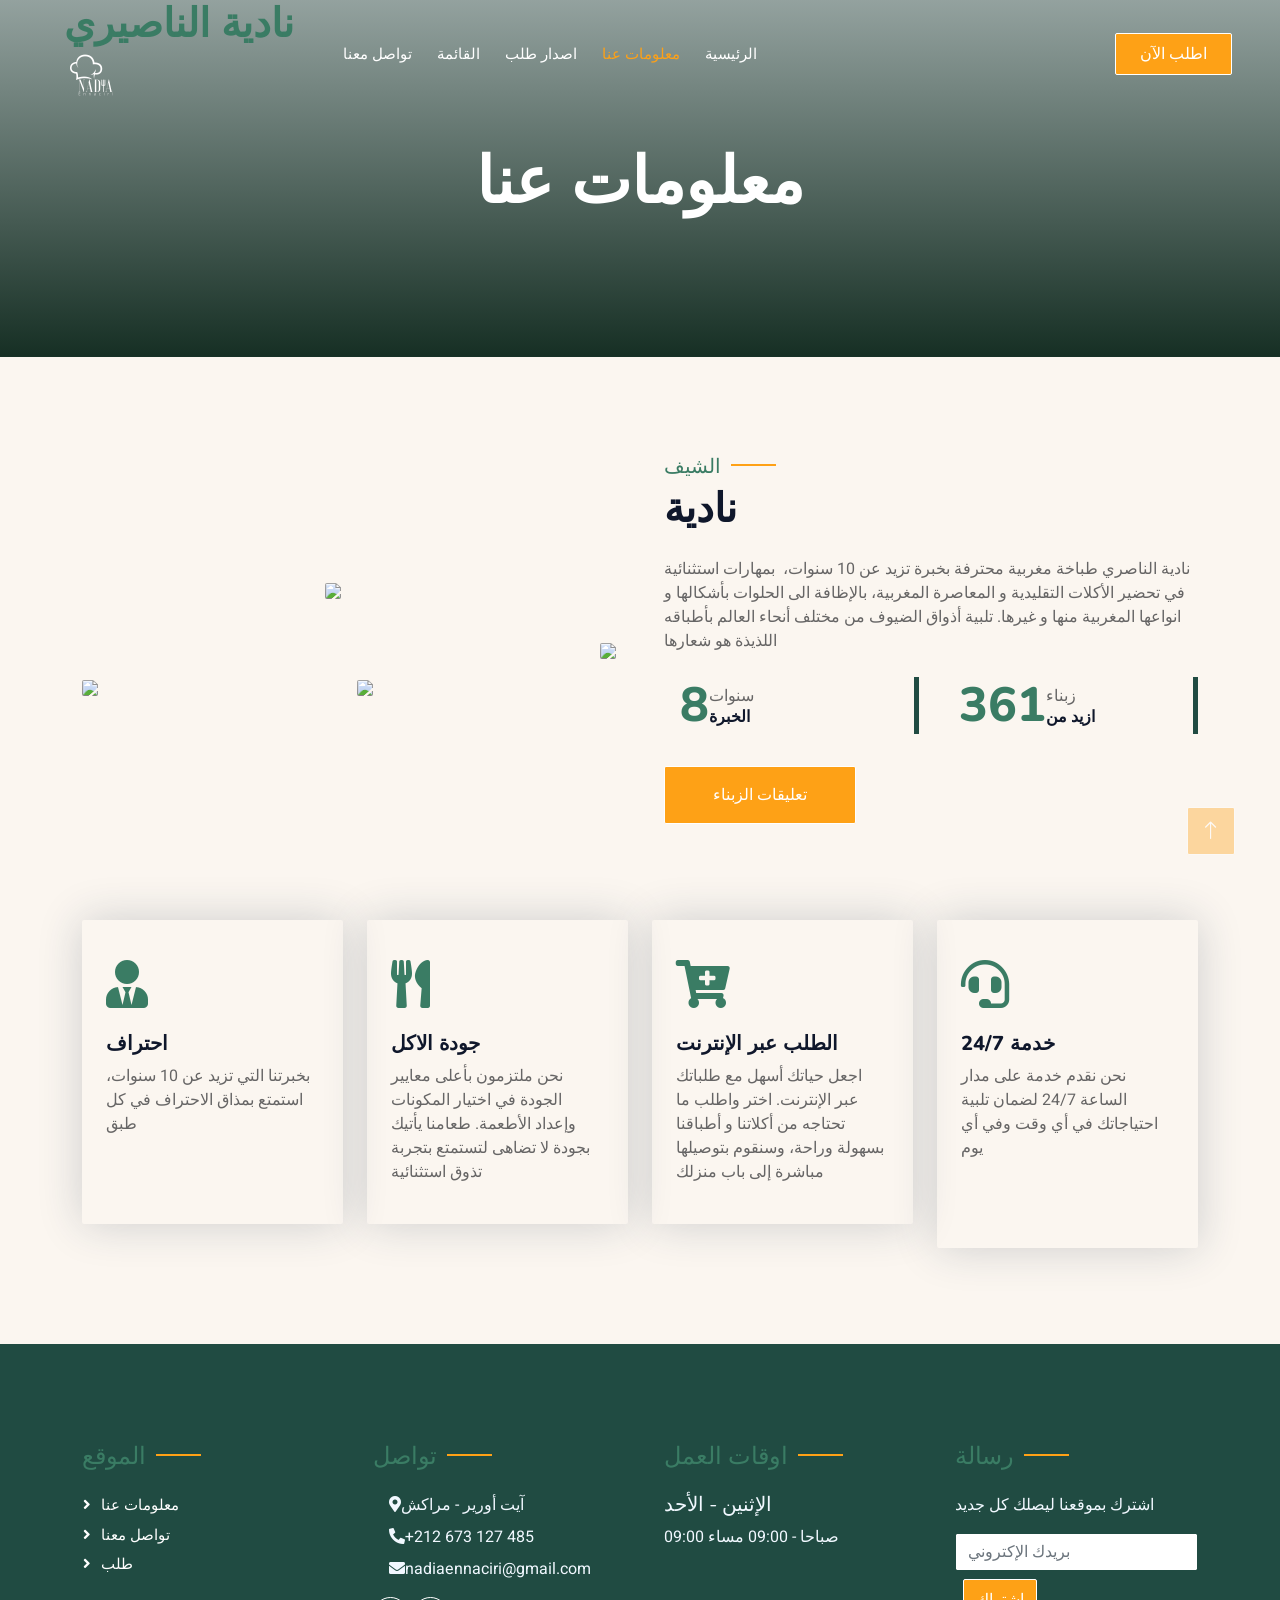
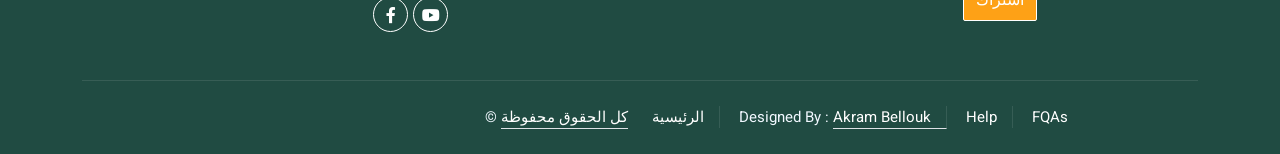
==== about.html @ 85384e66 "Add files via upload" ====
<!DOCTYPE html>
<html lang="en">

<head>
    <meta charset="utf-8">
    <title>نادية الناصيري</title>
    <meta content="width=device-width, initial-scale=1.0" name="viewport">
    <meta content="" name="keywords">
    <meta content="" name="description">

    <!-- Favicon -->
    <link href="img/logo.png" rel="icon">

    <!-- Google Web Fonts -->
    <link rel="preconnect" href="https://fonts.googleapis.com">
    <link rel="preconnect" href="https://fonts.gstatic.com" crossorigin>
    <link href="https://fonts.googleapis.com/css2?family=Heebo:wght@400;500;600&family=Nunito:wght@600;700;800&family=Pacifico&display=swap" rel="stylesheet">

    <!-- Icon Font Stylesheet -->
    <link href="https://cdnjs.cloudflare.com/ajax/libs/font-awesome/5.10.0/css/all.min.css" rel="stylesheet">
    <link href="https://cdn.jsdelivr.net/npm/bootstrap-icons@1.4.1/font/bootstrap-icons.css" rel="stylesheet">

    <!-- Libraries Stylesheet -->
    <link href="lib/animate/animate.min.css" rel="stylesheet">
    <link href="lib/owlcarousel/assets/owl.carousel.min.css" rel="stylesheet">
    <link href="lib/tempusdominus/css/tempusdominus-bootstrap-4.min.css" rel="stylesheet" />

    <!-- Customized Bootstrap Stylesheet -->
    <link href="css/rtl.css" rel="stylesheet">

    <!-- Template Stylesheet -->
    <link href="css/style.css" rel="stylesheet">
</head>

<body>
    <div class="container-xxl bg-white p-0">
        <!-- Spinner Start -->
        <div id="spinner" class="show bg-white position-fixed translate-middle w-100 vh-100 top-50 start-50 d-flex align-items-center justify-content-center">
            <div class="spinner-border text-primary" style="width: 3rem; height: 3rem;" role="status">
                <span class="sr-only">...تحميل</span>
            </div>
        </div>
        <!-- Spinner End -->


        <!-- Navbar & Hero Start -->
        <div class="container-xxl position-relative p-0">
            <nav class="navbar navbar-expand-lg navbar-dark bg-dark px-4 px-lg-5 py-3 py-lg-0">
                <a href="" class="navbar-brand p-0">
                    <h1 class="text-primary m-0">نادية الناصيري</h1>
                 <img src="img/logo1.png" alt="Logo"> 
                </a>
                <button class="navbar-toggler" type="button" data-bs-toggle="collapse" data-bs-target="#navbarCollapse">
                    <span class="fa fa-bars"></span>
                </button>
                <div class="collapse navbar-collapse" id="navbarCollapse">

                    <div class="navbar-nav ms-auto py-0 pe-4">                        
                        <a href="contact.html" class="nav-item nav-link">تواصل معنا</a>
                        <div class="nav-item dropdown">
                        </div>                      
                        <a href="menu.html" class="nav-item nav-link">القائمة</a>
                        <a href="service.html" class="nav-item nav-link">اصدار طلب</a>
                        <a href="about.html" class="nav-item nav-link active">معلومات عنا</a>
                        <a href="index.html" class="nav-item nav-link">الرئيسية</a>
                    </div>

                    
                    <a href="" class="btn btn-primary py-2 px-4">اطلب الآن</a>                  
                </div>
            </nav>

            <div class="container-xxl py-5 bg-dark hero-header mb-5">
                <div class="container text-center my-5 pt-5 pb-4">
                    <h1 class="display-3 text-white mb-3 animated slideInDown">معلومات عنا</h1>
                   
                </div>
            </div>
        </div>
        <!-- Navbar & Hero End -->


        <!-- About Start -->
        <div class="container-xxl py-5">
            <div class="container">
                <div class="row g-5 align-items-center">
                    <div class="col-lg-6">
                        <div class="row g-3">
                            <div class="col-6 text-start">
                                <img class="img-fluid rounded w-100 wow zoomIn" data-wow-delay="0.1s" src="img/about-1.jpg">
                            </div>
                            <div class="col-6 text-start">
                                <img class="img-fluid rounded w-75 wow zoomIn" data-wow-delay="0.3s" src="img/about-2.jpg" style="margin-top: 25%;">
                            </div>
                            <div class="col-6 text-end">
                                <img class="img-fluid rounded w-75 wow zoomIn" data-wow-delay="0.5s" src="img/about-3.jpg">
                            </div>
                            <div class="col-6 text-end">
                                <img class="img-fluid rounded w-100 wow zoomIn" data-wow-delay="0.7s" src="img/about-4.jpg">
                            </div>
                        </div>
                    </div>
                    <div class="col-lg-6">
                        <h5 class="section-title ff-secondary text-start text-primary fw-normal"> الشيف</h5>
                        <h1 class="mb-4">نادية</h1>
                        <p class="mb-4">نادية الناصري طباخة مغربية محترفة بخبرة تزيد عن 10 سنوات،  بمهارات استثنائية في تحضير الأكلات التقليدية و المعاصرة المغربية، بالإظافة الى الحلوات بأشكالها و انواعها المغربية منها و غيرها. تلبية أذواق الضيوف من مختلف أنحاء العالم بأطباقه اللذيذة هو شعارها</p>
                        <p class="mb-4"></p>
                        <div class="row g-4 mb-4">
                            <div class="col-sm-6">
                                <div class="d-flex align-items-center border-start border-5 border-primary px-3">
                                    <h1 class="flex-shrink-0 display-5 text-primary mb-0" data-toggle="counter-up">15</h1>
                                    <div class="ps-4">
                                        <p class="mb-0"> سنوات</p>
                                        <h6 class="text-uppercase mb-0">الخبرة</h6>
                                    </div>
                                </div>
                            </div>
                            <div class="col-sm-6">
                                <div class="d-flex align-items-center border-start border-5 border-primary px-3">
                                    <h1 class="flex-shrink-0 display-5 text-primary mb-0" data-toggle="counter-up">700</h1>
                                    <div class="ps-4">
                                        <p class="mb-0">زبناء</p>
                                        <h6 class="text-uppercase mb-0">ازيد من</h6>
                                    </div>
                                </div>
                            </div>
                        </div>
                        <a class="btn btn-primary py-3 px-5 mt-2" href="testimonial.html">تعليقات الزبناء</a>
                    </div>
                </div>
            </div>
        </div>
        <!-- About End -->
       
        
         <!-- Service Start -->
         <div class="container-xxl py-5">
            <div class="container">
                <div class="row g-4">
                    <div class="col-lg-3 col-sm-6 wow fadeInUp" data-wow-delay="0.1s">
                        <div class="service-item rounded pt-3">
                            <div class="p-4">
                                <i class="fa fa-3x fa-user-tie text-primary mb-4"></i>
                                <h5>احتراف</h5>
                           
                                <p>  بخبرتنا التي تزيد عن 10 سنوات، استمتع بمذاق الاحتراف في كل طبق </p>
                                <br></br>
                            </div>
                        </div>
                    </div>
                    <div class="col-lg-3 col-sm-6 wow fadeInUp" data-wow-delay="0.3s">
                        <div class="service-item rounded pt-3">
                            <div class="p-4">
                                <i class="fa fa-3x fa-utensils text-primary mb-4"></i>
                                <h5>جودة الاكل</h5>
                                <p>نحن ملتزمون بأعلى معايير الجودة في اختيار المكونات وإعداد الأطعمة. طعامنا يأتيك بجودة لا تضاهى لتستمتع بتجربة تذوق استثنائية</p>
                            </div>
                        </div>
                    </div>
                    <div class="col-lg-3 col-sm-6 wow fadeInUp" data-wow-delay="0.5s">
                        <div class="service-item rounded pt-3">
                            <div class="p-4">
                                <i class="fa fa-3x fa-cart-plus text-primary mb-4"></i>
                                <h5>الطلب عبر الإنترنت</h5>
                                <p>اجعل حياتك أسهل مع طلباتك عبر الإنترنت. اختر واطلب ما تحتاجه من أكلاتنا و أطباقنا بسهولة وراحة، وسنقوم بتوصيلها مباشرة إلى باب منزلك</p>
                            </div>
                        </div>
                    </div>
                    <div class="col-lg-3 col-sm-6 wow fadeInUp" data-wow-delay="0.7s">
                        <div class="service-item rounded pt-3">
                            <div class="p-4">
                                <i class="fa fa-3x fa-headset text-primary mb-4"></i>
                                <h5>  خدمة  24/7  </h5>
                                <p>نحن نقدم خدمة على مدار الساعة 24/7 لضمان تلبية احتياجاتك في أي وقت وفي أي يوم</p>
                                <br></br>

                            </div>
                        </div>
                    </div>
                </div>
            </div>
        </div>
        <!-- Service End -->


        

        <!-- Footer Start -->
        <div class="container-fluid bg-dark text-light footer pt-5 mt-5 wow fadeIn" data-wow-delay="0.1s">
            <div class="container py-5">
                <div class="row g-5">
                    <div class="col-lg-3 col-md-6">
                        <h4 class="section-title ff-secondary text-start text-primary fw-normal mb-4">الموقع</h4>
                        <a class="btn btn-link" href="about.html">معلومات عنا</a>
                        <a class="btn btn-link" href="contact.html">تواصل معنا</a>
                        <a class="btn btn-link" href="booking.html">طلب</a>
                    </div>
                    <div class="col-lg-3 col-md-6">
                        <h4 class="section-title ff-secondary text-start text-primary fw-normal mb-4">تواصل</h4>
                        <p class="mb-2"><i class="fa fa-map-marker-alt me-3"></i>آيت أورير - مراكش</p>
                        <p class="mb-2"><i class="fa fa-phone-alt me-3"></i>+212 673 127 485</p>
                        <p class="mb-2"><i class="fa fa-envelope me-3"></i>nadiaennaciri@gmail.com</p>
                        <div class="d-flex pt-2">
                            <a class="btn btn-outline-light btn-social" href="https://www.facebook.com/omaya.ennaciri?mibextid=D4KYlr"><i class="fab fa-facebook-f"></i></a>
                            <a class="btn btn-outline-light btn-social" href=""><i class="fab fa-youtube"></i></a>
                        </div>
                    </div>
                    <div class="col-lg-3 col-md-6">
                        <h4 class="section-title ff-secondary text-start text-primary fw-normal mb-4">اوقات العمل</h4>
                        <h5 class="text-light fw-normal">الإثنين - الأحد</h5>
                        <p>  09:00 صباحا - 09:00 مساء   </p>                      
                    </div>
                    <div class="col-lg-3 col-md-6">
                        <h4 class="section-title ff-secondary text-start text-primary fw-normal mb-4">رسالة</h4>
                        <p>اشترك بموقعنا ليصلك كل جديد</p>
                        <input class="form-control border-primary w-100 py-10 ps-4 pe-6" type="text" placeholder="بريدك الإكتروني">
                        <div class="position-relative mx-auto" style="max-width: 400px;">
                            
                            <button type="button" class="btn btn-primary py-2 position-absolute top-0 end-0 mt-2 me-2">اشتراك</button>
                        
                    </div>
                    </div>
                </div>
            </div>
            <div class="container">
                <div class="copyright">
                    <div class="row">
                        <div class="col-md-6 text-center text-md-start mb-3 mb-md-0">
                            &copy; <a class="border-bottom" href="#"> كل الحقوق محفوظة  </a>  
							
							<!--/*** This template is free as long as you keep the footer author’s credit link/attribution link/backlink. If you'd like to use the template without the footer author’s credit link/attribution link/backlink, you can purchase the Credit Removal License from "https://htmlcodex.com/credit-removal". Thank you for your support. ***/-->
                           
                      </div>
                        <div class="col-md-6 text-center text-md-end">
                            <div class="footer-menu">
                                <a href="">الرئيسية</a>

                                Designed By :
                                <a class="border-bottom" href="https://akrambel.github.io/me/">Akram Bellouk</a>
                                <a href="#">Help</a>
                                <a href="#">FQAs</a>
                            </div>
                        </div>
                    </div>
                </div>
            </div>
        </div>
        <!-- Footer End -->


        <!-- Back to Top -->
        <a href="#" class="btn btn-lg btn-primary btn-lg-square back-to-top"><i class="bi bi-arrow-up"></i></a>
    </div>

    <!-- JavaScript Libraries -->
    <script src="https://code.jquery.com/jquery-3.4.1.min.js"></script>
    <script src="https://cdn.jsdelivr.net/npm/bootstrap@5.0.0/dist/js/bootstrap.bundle.min.js"></script>
    <script src="lib/wow/wow.min.js"></script>
    <script src="lib/easing/easing.min.js"></script>
    <script src="lib/waypoints/waypoints.min.js"></script>
    <script src="lib/counterup/counterup.min.js"></script>
    <script src="lib/owlcarousel/owl.carousel.min.js"></script>
    <script src="lib/tempusdominus/js/moment.min.js"></script>
    <script src="lib/tempusdominus/js/moment-timezone.min.js"></script>
    <script src="lib/tempusdominus/js/tempusdominus-bootstrap-4.min.js"></script>

    <!-- Template Javascript -->
    <script src="js/main.js"></script>
</body>

</html>
---- css/style.css ----
/********** Template CSS **********/
:root {
    --primary: #FEA116; /*397e62*/
    --light: #fff;
    --dark: #cdcdcd;  /*eed5d1*/
}

.ff-secondary {
    font-family: 'Pacifico', cursive;
}

.fw-medium {
    font-weight: 600 !important;
}

.fw-semi-bold {
    font-weight: 700 !important;
}

.back-to-top {
    position: fixed;
    display: none;
    right: 45px;
    bottom: 45px;
    z-index: 99;
}


/*** Spinner ***/
#spinner {
    opacity: 0;
    visibility: hidden;
    transition: opacity .5s ease-out, visibility 0s linear .5s;
    z-index: 99999;
}

#spinner.show {
    transition: opacity .5s ease-out, visibility 0s linear 0s;
    visibility: visible;
    opacity: 1;
}


/*** Button ***/
.btn {
    font-family: 'Nunito', sans-serif;
    font-weight: 500;
    text-transform: uppercase;
    transition: .5s;
}

.btn.btn-primary,
.btn.btn-secondary {
    color: #fff; /*FFFFFF*/
}

.btn-square {
    width: 38px;
    height: 38px;
}

.btn-sm-square {
    width: 32px;
    height: 32px;
}

.btn-lg-square {
    width: 48px;
    height: 48px;
}

.btn-square,
.btn-sm-square,
.btn-lg-square {
    padding: 0;
    display: flex;
    align-items: center;
    justify-content: center;
    font-weight: normal;
    border-radius: 2px;
}


/*** Navbar ***/
.navbar-dark .navbar-nav .nav-link {
    position: relative;
    margin-left: 25px;
    padding: 35px 0;
    font-size: 15px;
    color: var(--light) !important;
    text-transform: uppercase;
    font-weight: 500;
    outline: none;
    transition: .5s;
}

.sticky-top.navbar-dark .navbar-nav .nav-link {
    padding: 20px 0;
}

.navbar-dark .navbar-nav .nav-link:hover,
.navbar-dark .navbar-nav .nav-link.active {
    color: var(--primary) !important;
}

.navbar-dark .navbar-brand img {
    max-height: 60px;
    transition: .5s;
}

.sticky-top.navbar-dark .navbar-brand img {
    max-height: 45px;
}

@media (max-width: 991.98px) {
    .sticky-top.navbar-dark {
        position: relative;
    }

    .navbar-dark .navbar-collapse {
        margin-top: 15px;
        border-top: 1px solid #204b42  /*rgba(255, 255, 255, .1)*/
    }

    .navbar-dark .navbar-nav .nav-link,
    .sticky-top.navbar-dark .navbar-nav .nav-link {
        padding: 10px 0;
        margin-left: 0;
    }

    .navbar-dark .navbar-brand img {
        max-height: 45px;
    }
}

@media (min-width: 992px) {
    .navbar-dark {
        position: absolute;
        width: 100%;
        top: 0;
        left: 0;
        z-index: 999;
        background: transparent !important;
    }
    
    .sticky-top.navbar-dark {
        position: fixed;
        background: var(--dark) !important;
    }
}


/*** Hero Header ***/
.hero-header {
    background: linear-gradient(#cdcdcdaa, #162f24), url(../img/bg-hero.jpg);  /*cdcdcdaa  162f24*/
    background-position: center center;
    background-repeat: no-repeat;
    background-size: cover;
}

.hero-header img {
    animation: imgRotate 50s linear infinite;
}

@keyframes imgRotate { 
    100% { 
        transform: rotate(360deg); 
    } 
}

.breadcrumb-item + .breadcrumb-item::before {
    color: #204b42; /*ffffff80*/
}


/*** Section Title ***/
.section-title {
    position: relative;
    display: inline-block;
}

.section-title::before {
    position: absolute;
    content: "";
    width: 45px;
    height: 2px;
    top: 50%;
    left: -55px;
    margin-top: -1px;
    background: var(--primary);
}

.section-title::after {
    position: absolute;
    content: "";
    width: 45px;
    height: 2px;
    top: 50%;
    right: -55px;
    margin-top: -1px;
    background: var(--primary);
}

.section-title.text-start::before,
.section-title.text-end::after {
    display: none;
}


/*** Service ***/
.service-item {
    box-shadow: 0 0 45px #cdcdcd; /*00000014*/
    transition: .5s;
}

.service-item:hover {
    background: var(--primary);
}

.service-item * {
    transition: .5s;
}

.service-item:hover * {
    color: var(--light) !important;
}

/*** Food Menu ***/
.nav-pills .nav-item .active {
    border-bottom: 2px solid var(--primary);
}


/*** Youtube Video ***/
.video {
    position: relative;
    height: 100%;
    min-height: 500px;
    background: linear-gradient(#cdcdcdaa, #162f24), url(../img/about4.png); /*0f172b1a*/
    background-position: center center;
    background-repeat: no-repeat;
    background-size: cover;
}

.video .btn-play {
    position: absolute;
    z-index: 3;
    top: 50%;
    left: 50%;
    transform: translateX(-50%) translateY(-50%);
    box-sizing: content-box;
    display: block;
    width: 32px;
    height: 44px;
    border-radius: 50%;
    border: none;
    outline: none;
    padding: 18px 20px 18px 28px;
}

.video .btn-play:before {
    content: "";
    position: absolute;
    z-index: 0;
    left: 50%;
    top: 50%;
    transform: translateX(-50%) translateY(-50%);
    display: block;
    width: 100px;
    height: 100px;
    background: var(--primary);
    border-radius: 50%;
    animation: pulse-border 1500ms ease-out infinite;
}

.video .btn-play:after {
    content: "";
    position: absolute;
    z-index: 1;
    left: 50%;
    top: 50%;
    transform: translateX(-50%) translateY(-50%);
    display: block;
    width: 100px;
    height: 100px;
    background: var(--primary);
    border-radius: 50%;
    transition: all 200ms;
}

.video .btn-play img {
    position: relative;
    z-index: 3;
    max-width: 100%;
    width: auto;
    height: auto;
}

.video .btn-play span {
    display: block;
    position: relative;
    z-index: 3;
    width: 0;
    height: 0;
    border-left: 32px solid var(--dark);
    border-top: 22px solid transparent;
    border-bottom: 22px solid transparent;
}

@keyframes pulse-border {
    0% {
        transform: translateX(-50%) translateY(-50%) translateZ(0) scale(1);
        opacity: 1;
    }

    100% {
        transform: translateX(-50%) translateY(-50%) translateZ(0) scale(1.5);
        opacity: 0;
    }
}

#videoModal {
    z-index: 99999;
}

#videoModal .modal-dialog {
    position: relative;
    max-width: 800px;
    margin: 60px auto 0 auto;
}

#videoModal .modal-body {
    position: relative;
    padding: 0px;
}

#videoModal .close {
    position: absolute;
    width: 30px;
    height: 30px;
    right: 0px;
    top: -30px;
    z-index: 999;
    font-size: 30px;
    font-weight: normal;
    color: #FFFFFF;
    background: #000000;
    opacity: 1;
}


/*** Team ***/
.team-item {
    box-shadow: 0 0 45px rgba(0, 0, 0, 0.305);
    height: calc(100% - 38px);
    transition: .5s;
}

.team-item img {
    transition: .5s;
}

.team-item:hover img {
    transform: scale(1.1);
}

.team-item:hover {
    height: 100%;
}

.team-item .btn {
    border-radius: 38px 38px 0 0;
}


/*** Testimonial ***/
.testimonial-carousel .owl-item .testimonial-item,
.testimonial-carousel .owl-item.center .testimonial-item * {
    transition: .5s;
}

.testimonial-carousel .owl-item.center .testimonial-item {
    background: var(--primary) !important;
    border-color: var(--primary) !important;
}

.testimonial-carousel .owl-item.center .testimonial-item * {
    color: var(--light) !important;
}

.testimonial-carousel .owl-dots {
    margin-top: 24px;
    display: flex;
    align-items: flex-end;
    justify-content: center;
}

.testimonial-carousel .owl-dot {
    position: relative;
    display: inline-block;
    margin: 0 5px;
    width: 15px;
    height: 15px;
    border: 1px solid #CCCCCC;
    border-radius: 15px;
    transition: .5s;
}

.testimonial-carousel .owl-dot.active {
    background: var(--primary);
    border-color: var(--primary);
}


/*** Footer ***/
.footer .btn.btn-social {
    margin-right: 5px;
    width: 35px;
    height: 35px;
    display: flex;
    align-items: center;
    justify-content: center;
    color: var(--light);
    border: 1px solid #FFFFFF;
    border-radius: 35px;
    transition: .3s;
}

.footer .btn.btn-social:hover {
    color: var(--primary);
}

.footer .btn.btn-link {
    display: block;
    margin-bottom: 5px;
    padding: 0;
    text-align: left;
    color: #FFFFFF;
    font-size: 15px;
    font-weight: normal;
    text-transform: capitalize;
    transition: .3s;
}

.footer .btn.btn-link::before {
    position: relative;
    content: "\f105";
    font-family: "Font Awesome 5 Free";
    font-weight: 900;
    margin-right: 10px;
}

.footer .btn.btn-link:hover {
    letter-spacing: 1px;
    box-shadow: none;
}

.footer .copyright {
    padding: 25px 0;
    font-size: 15px;
    border-top: 1px solid rgba(256, 256, 256, .1);
}

.footer .copyright a {
    color: var(--light);
}

.footer .footer-menu a {
    margin-right: 15px;
    padding-right: 15px;
    border-right: 1px solid rgba(255, 255, 255, .1);
}

.footer .footer-menu a:last-child {
    margin-right: 0;
    padding-right: 0;
    border-right: none;
}
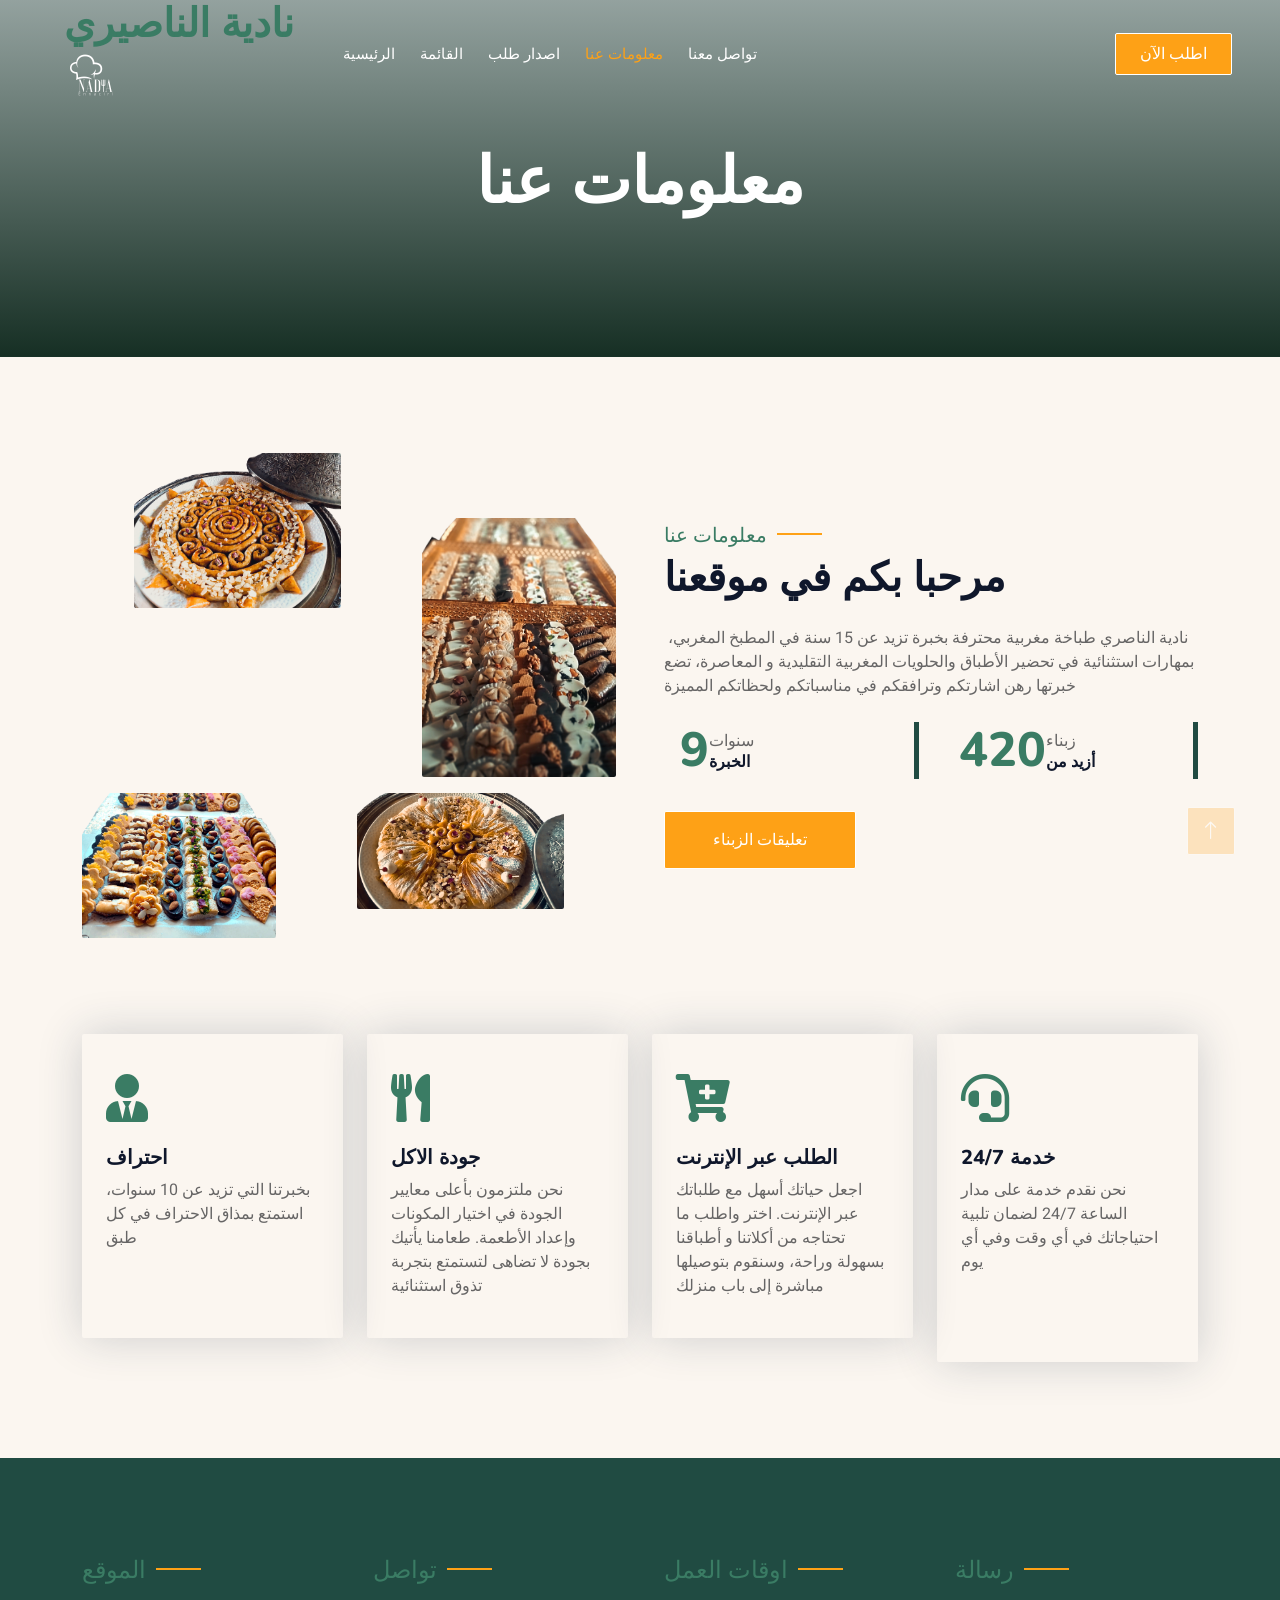
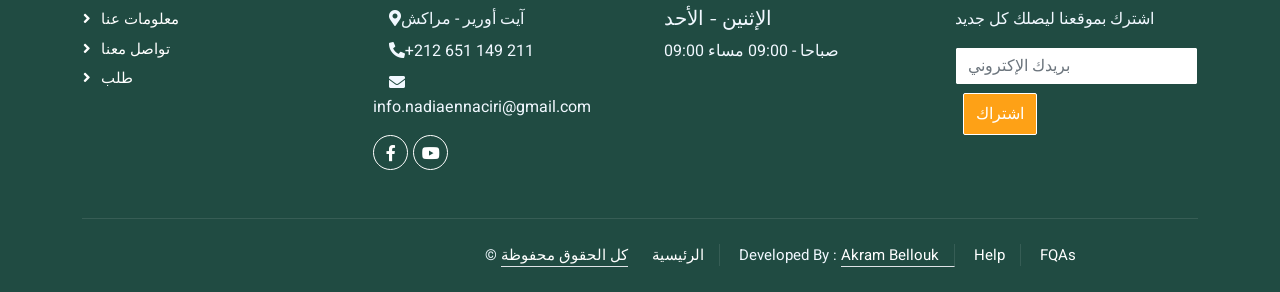
==== commit a957e708: "Add files via upload" ====
--- a/about.html
+++ b/about.html
@@ -9,7 +9,7 @@
     <meta content="" name="description">
 
     <!-- Favicon -->
-    <link href="img/logo.png" rel="icon">
+    <link href="img/logo2.png" rel="icon">
 
     <!-- Google Web Fonts -->
     <link rel="preconnect" href="https://fonts.googleapis.com">
@@ -46,7 +46,7 @@
         <!-- Navbar & Hero Start -->
         <div class="container-xxl position-relative p-0">
             <nav class="navbar navbar-expand-lg navbar-dark bg-dark px-4 px-lg-5 py-3 py-lg-0">
-                <a href="" class="navbar-brand p-0">
+                <a href="index.html" class="navbar-brand p-0">
                     <h1 class="text-primary m-0">نادية الناصيري</h1>
                  <img src="img/logo1.png" alt="Logo"> 
                 </a>
@@ -55,18 +55,20 @@
                 </button>
                 <div class="collapse navbar-collapse" id="navbarCollapse">
 
-                    <div class="navbar-nav ms-auto py-0 pe-4">                        
-                        <a href="contact.html" class="nav-item nav-link">تواصل معنا</a>
+                    <div class="navbar-nav ms-auto py-0 pe-4">                    
+                        <a href="index.html" class="nav-item nav-link">الرئيسية</a>
+                        <a href="menu.html" class="nav-item nav-link">القائمة</a>
+                        <a href="service.html" class="nav-item nav-link">اصدار طلب</a>
+
                         <div class="nav-item dropdown">
                         </div>                      
-                        <a href="menu.html" class="nav-item nav-link">القائمة</a>
-                        <a href="service.html" class="nav-item nav-link">اصدار طلب</a>
                         <a href="about.html" class="nav-item nav-link active">معلومات عنا</a>
-                        <a href="index.html" class="nav-item nav-link">الرئيسية</a>
+                        <a href="contact.html" class="nav-item nav-link">تواصل معنا</a>
+
                     </div>
 
                     
-                    <a href="" class="btn btn-primary py-2 px-4">اطلب الآن</a>                  
+                    <a href="service.html" class="btn btn-primary py-2 px-4">اطلب الآن</a>                  
                 </div>
             </nav>
 
@@ -80,57 +82,59 @@
         <!-- Navbar & Hero End -->
 
 
-        <!-- About Start -->
-        <div class="container-xxl py-5">
-            <div class="container">
-                <div class="row g-5 align-items-center">
-                    <div class="col-lg-6">
-                        <div class="row g-3">
-                            <div class="col-6 text-start">
-                                <img class="img-fluid rounded w-100 wow zoomIn" data-wow-delay="0.1s" src="img/about-1.jpg">
-                            </div>
-                            <div class="col-6 text-start">
-                                <img class="img-fluid rounded w-75 wow zoomIn" data-wow-delay="0.3s" src="img/about-2.jpg" style="margin-top: 25%;">
-                            </div>
-                            <div class="col-6 text-end">
-                                <img class="img-fluid rounded w-75 wow zoomIn" data-wow-delay="0.5s" src="img/about-3.jpg">
-                            </div>
-                            <div class="col-6 text-end">
-                                <img class="img-fluid rounded w-100 wow zoomIn" data-wow-delay="0.7s" src="img/about-4.jpg">
-                            </div>
-                        </div>
-                    </div>
-                    <div class="col-lg-6">
-                        <h5 class="section-title ff-secondary text-start text-primary fw-normal"> الشيف</h5>
-                        <h1 class="mb-4">نادية</h1>
-                        <p class="mb-4">نادية الناصري طباخة مغربية محترفة بخبرة تزيد عن 10 سنوات،  بمهارات استثنائية في تحضير الأكلات التقليدية و المعاصرة المغربية، بالإظافة الى الحلوات بأشكالها و انواعها المغربية منها و غيرها. تلبية أذواق الضيوف من مختلف أنحاء العالم بأطباقه اللذيذة هو شعارها</p>
-                        <p class="mb-4"></p>
-                        <div class="row g-4 mb-4">
-                            <div class="col-sm-6">
-                                <div class="d-flex align-items-center border-start border-5 border-primary px-3">
-                                    <h1 class="flex-shrink-0 display-5 text-primary mb-0" data-toggle="counter-up">15</h1>
-                                    <div class="ps-4">
-                                        <p class="mb-0"> سنوات</p>
-                                        <h6 class="text-uppercase mb-0">الخبرة</h6>
-                                    </div>
-                                </div>
-                            </div>
-                            <div class="col-sm-6">
-                                <div class="d-flex align-items-center border-start border-5 border-primary px-3">
-                                    <h1 class="flex-shrink-0 display-5 text-primary mb-0" data-toggle="counter-up">700</h1>
-                                    <div class="ps-4">
-                                        <p class="mb-0">زبناء</p>
-                                        <h6 class="text-uppercase mb-0">ازيد من</h6>
-                                    </div>
-                                </div>
-                            </div>
-                        </div>
-                        <a class="btn btn-primary py-3 px-5 mt-2" href="testimonial.html">تعليقات الزبناء</a>
-                    </div>
-                </div>
-            </div>
-        </div>
-        <!-- About End -->
+      <!-- About Start -->
+ <div class="container-xxl py-5">
+    <div class="container">
+        <div class="row g-5 align-items-center">
+            <div class="col-lg-6">
+                <div class="row g-3">
+                    <div class="col-6 text-start">
+                        <img class="img-fluid rounded w-100 wow zoomIn" data-wow-delay="0.1s" src="img/about4.png">
+                    </div>
+                    <div class="col-6 text-start">
+                        <img class="img-fluid rounded w-75 wow zoomIn" data-wow-delay="0.3s" src="img/about2.png" style="margin-top: 25%;">
+                    </div>
+                    <div class="col-6 text-end">
+                        <img class="img-fluid rounded w-75 wow zoomIn" data-wow-delay="0.5s" src="img/about3.png">
+                    </div>
+                    <div class="col-6 text-end">
+                        <img class="img-fluid rounded w-100 wow zoomIn" data-wow-delay="0.7s" src="img/about1.png">
+                    </div>
+                </div> 
+            </div>
+            <div class="col-lg-6">
+                <h5 class="section-title ff-secondary text-start text-primary fw-normal">معلومات عنا</h5>
+                <h1 class="mb-4">مرحبا بكم في موقعنا</h1>
+                <p class="mb-4">       نادية الناصري طباخة مغربية محترفة بخبرة تزيد عن 15 سنة في المطبخ المغربي،  بمهارات استثنائية في تحضير الأطباق والحلويات المغربية التقليدية و المعاصرة، تضع خبرتها رهن اشارتكم وترافقكم في مناسباتكم ولحظاتكم المميزة
+                </p>
+                <p class="mb-4"></p>
+                <div class="row g-4 mb-4">
+                    <div class="col-sm-6">
+                        <div class="d-flex align-items-center border-start border-5 border-primary px-3">
+                            <h1 class="flex-shrink-0 display-5 text-primary mb-0" data-toggle="counter-up">15</h1>
+                            <div class="ps-4">
+                                <p class="mb-0">سنوات</p>
+                                <h6 class="text-uppercase mb-0">الخبرة</h6>
+                            </div>
+                        </div>
+                    </div>
+                    <div class="col-sm-6">
+                        <div class="d-flex align-items-center border-start border-5 border-primary px-3">
+                            <h1 class="flex-shrink-0 display-5 text-primary mb-0" data-toggle="counter-up">700</h1>
+                            <div class="ps-4">
+                                <p class="mb-0">زبناء</p>
+                                <h6 class="text-uppercase mb-0">أزيد من</h6>
+                             
+                            </div>
+                        </div>
+                    </div>
+                </div>
+                <a class="btn btn-primary py-3 px-5 mt-2" href="testimonial.html">تعليقات الزبناء</a>
+            </div>
+        </div>
+    </div>
+</div>
+<!-- About End -->
        
         
          <!-- Service Start -->
@@ -185,8 +189,8 @@
 
         
 
-        <!-- Footer Start -->
-        <div class="container-fluid bg-dark text-light footer pt-5 mt-5 wow fadeIn" data-wow-delay="0.1s">
+         <!-- Footer Start -->
+         <div class="container-fluid bg-dark text-light footer pt-5 mt-5 wow fadeIn" data-wow-delay="0.1s">
             <div class="container py-5">
                 <div class="row g-5">
                     <div class="col-lg-3 col-md-6">
@@ -198,12 +202,13 @@
                     <div class="col-lg-3 col-md-6">
                         <h4 class="section-title ff-secondary text-start text-primary fw-normal mb-4">تواصل</h4>
                         <p class="mb-2"><i class="fa fa-map-marker-alt me-3"></i>آيت أورير - مراكش</p>
-                        <p class="mb-2"><i class="fa fa-phone-alt me-3"></i>+212 673 127 485</p>
-                        <p class="mb-2"><i class="fa fa-envelope me-3"></i>nadiaennaciri@gmail.com</p>
+                        <p class="mb-2"><i class="fa fa-phone-alt me-3"></i>+212 651 149 211</p>
+                        <p class="mb-2"><i class="fa fa-envelope me-3"></i>info.nadiaennaciri@gmail.com</p>
                         <div class="d-flex pt-2">
                             <a class="btn btn-outline-light btn-social" href="https://www.facebook.com/omaya.ennaciri?mibextid=D4KYlr"><i class="fab fa-facebook-f"></i></a>
                             <a class="btn btn-outline-light btn-social" href=""><i class="fab fa-youtube"></i></a>
                         </div>
+
                     </div>
                     <div class="col-lg-3 col-md-6">
                         <h4 class="section-title ff-secondary text-start text-primary fw-normal mb-4">اوقات العمل</h4>
@@ -235,7 +240,7 @@
                             <div class="footer-menu">
                                 <a href="">الرئيسية</a>
 
-                                Designed By :
+                                Developed By :
                                 <a class="border-bottom" href="https://akrambel.github.io/me/">Akram Bellouk</a>
                                 <a href="#">Help</a>
                                 <a href="#">FQAs</a>
